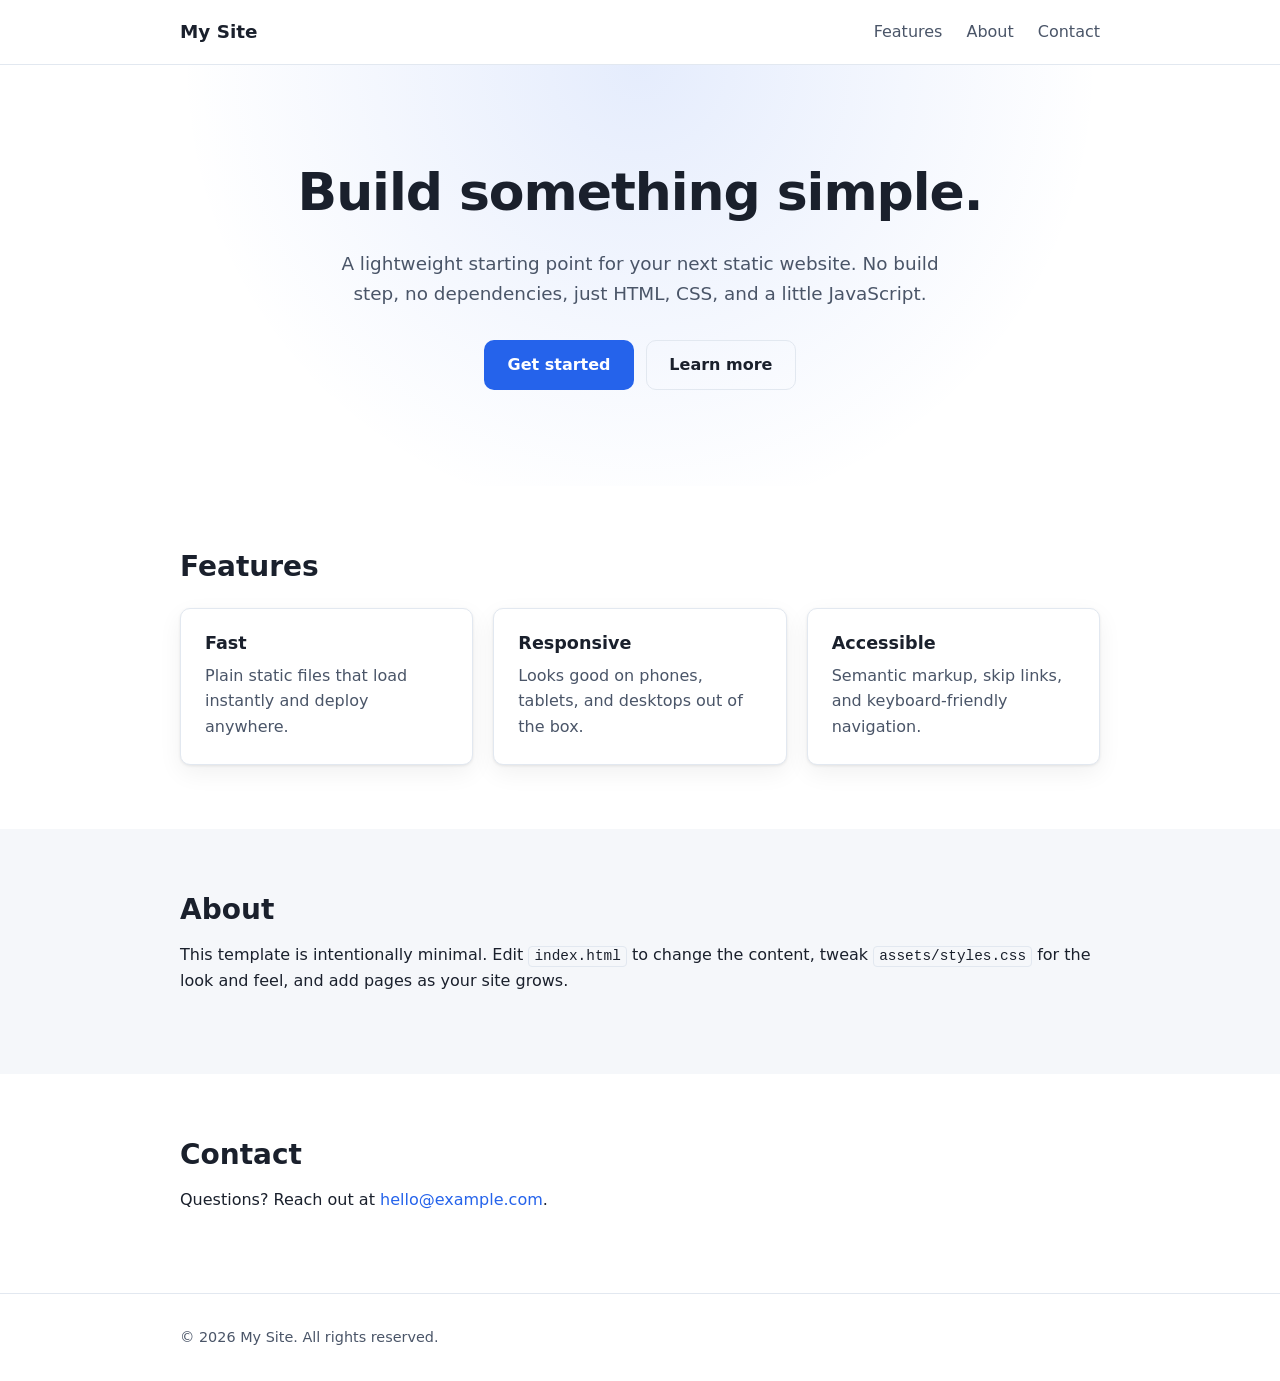
==== index.html @ b389edce "chore: automated update from opencode prompt" ====
<!DOCTYPE html>
<html lang="en">
  <head>
    <meta charset="utf-8" />
    <meta name="viewport" content="width=device-width, initial-scale=1" />
    <title>My Site</title>
    <meta
      name="description"
      content="A simple, fast, and responsive static website."
    />
    <link rel="stylesheet" href="assets/styles.css" />
    <link rel="icon" href="assets/favicon.svg" type="image/svg+xml" />
  </head>
  <body>
    <a class="skip-link" href="#main">Skip to content</a>

    <header class="site-header">
      <div class="container header-inner">
        <a class="brand" href="/">My Site</a>

        <button
          class="nav-toggle"
          type="button"
          aria-expanded="false"
          aria-controls="site-nav"
        >
          Menu
        </button>

        <nav id="site-nav" class="site-nav" aria-label="Main">
          <ul>
            <li><a href="#features">Features</a></li>
            <li><a href="#about">About</a></li>
            <li><a href="#contact">Contact</a></li>
          </ul>
        </nav>
      </div>
    </header>

    <main id="main">
      <section class="hero">
        <div class="container">
          <h1>Build something simple.</h1>
          <p class="lead">
            A lightweight starting point for your next static website. No build
            step, no dependencies, just HTML, CSS, and a little JavaScript.
          </p>
          <div class="hero-actions">
            <a class="button" href="#features">Get started</a>
            <a class="button button-ghost" href="#about">Learn more</a>
          </div>
        </div>
      </section>

      <section id="features" class="section">
        <div class="container">
          <h2>Features</h2>
          <div class="grid">
            <article class="card">
              <h3>Fast</h3>
              <p>Plain static files that load instantly and deploy anywhere.</p>
            </article>
            <article class="card">
              <h3>Responsive</h3>
              <p>Looks good on phones, tablets, and desktops out of the box.</p>
            </article>
            <article class="card">
              <h3>Accessible</h3>
              <p>Semantic markup, skip links, and keyboard-friendly navigation.</p>
            </article>
          </div>
        </div>
      </section>

      <section id="about" class="section section-alt">
        <div class="container">
          <h2>About</h2>
          <p>
            This template is intentionally minimal. Edit
            <code>index.html</code> to change the content, tweak
            <code>assets/styles.css</code> for the look and feel, and add pages
            as your site grows.
          </p>
        </div>
      </section>

      <section id="contact" class="section">
        <div class="container">
          <h2>Contact</h2>
          <p>
            Questions? Reach out at
            <a href="mailto:hello@example.com">hello@example.com</a>.
          </p>
        </div>
      </section>
    </main>

    <footer class="site-footer">
      <div class="container">
        <p>&copy; <span id="year"></span> My Site. All rights reserved.</p>
      </div>
    </footer>

    <script src="assets/main.js" defer></script>
  </body>
</html>
---- assets/styles.css ----
:root {
  --bg: #ffffff;
  --bg-alt: #f5f7fa;
  --text: #1a202c;
  --text-muted: #4a5568;
  --accent: #2563eb;
  --accent-hover: #1d4ed8;
  --border: #e2e8f0;
  --radius: 10px;
  --shadow: 0 1px 3px rgba(0, 0, 0, 0.08), 0 8px 24px rgba(0, 0, 0, 0.06);
  --max-width: 960px;
}

@media (prefers-color-scheme: dark) {
  :root {
    --bg: #0f172a;
    --bg-alt: #1e293b;
    --text: #e2e8f0;
    --text-muted: #94a3b8;
    --accent: #60a5fa;
    --accent-hover: #93c5fd;
    --border: #334155;
    --shadow: 0 1px 3px rgba(0, 0, 0, 0.4), 0 8px 24px rgba(0, 0, 0, 0.3);
  }
}

*,
*::before,
*::after {
  box-sizing: border-box;
}

html {
  scroll-behavior: smooth;
}

body {
  margin: 0;
  font-family: system-ui, -apple-system, "Segoe UI", Roboto, Helvetica, Arial,
    sans-serif;
  line-height: 1.6;
  color: var(--text);
  background: var(--bg);
}

img {
  max-width: 100%;
  height: auto;
}

a {
  color: var(--accent);
  text-decoration: none;
}

a:hover {
  text-decoration: underline;
}

h1,
h2,
h3 {
  line-height: 1.2;
  margin: 0 0 0.5em;
}

code {
  font-family: ui-monospace, SFMono-Regular, "SF Mono", Menlo, Consolas,
    monospace;
  font-size: 0.9em;
  background: var(--bg-alt);
  border: 1px solid var(--border);
  border-radius: 4px;
  padding: 0.1em 0.35em;
}

.container {
  width: 100%;
  max-width: var(--max-width);
  margin: 0 auto;
  padding: 0 1.25rem;
}

.skip-link {
  position: absolute;
  left: -9999px;
  top: 0;
  background: var(--accent);
  color: #fff;
  padding: 0.5rem 1rem;
  z-index: 100;
}

.skip-link:focus {
  left: 0;
}

/* Header */

.site-header {
  position: sticky;
  top: 0;
  z-index: 50;
  background: color-mix(in srgb, var(--bg) 90%, transparent);
  backdrop-filter: blur(8px);
  border-bottom: 1px solid var(--border);
}

.header-inner {
  display: flex;
  align-items: center;
  justify-content: space-between;
  min-height: 64px;
  gap: 1rem;
}

.brand {
  font-weight: 700;
  font-size: 1.15rem;
  color: var(--text);
}

.brand:hover {
  text-decoration: none;
}

.site-nav ul {
  display: flex;
  gap: 1.5rem;
  list-style: none;
  margin: 0;
  padding: 0;
}

.site-nav a {
  color: var(--text-muted);
  font-weight: 500;
}

.site-nav a:hover {
  color: var(--accent);
  text-decoration: none;
}

.nav-toggle {
  display: none;
  background: none;
  border: 1px solid var(--border);
  border-radius: 6px;
  color: var(--text);
  font: inherit;
  padding: 0.35rem 0.75rem;
  cursor: pointer;
}

/* Hero */

.hero {
  padding: 6rem 0;
  text-align: center;
  background: radial-gradient(
    circle at 50% 0%,
    color-mix(in srgb, var(--accent) 12%, transparent),
    transparent 60%
  );
}

.hero h1 {
  font-size: clamp(2rem, 5vw, 3.25rem);
  letter-spacing: -0.02em;
}

.lead {
  max-width: 620px;
  margin: 0 auto 2rem;
  font-size: 1.15rem;
  color: var(--text-muted);
}

.hero-actions {
  display: flex;
  flex-wrap: wrap;
  justify-content: center;
  gap: 0.75rem;
}

.button {
  display: inline-block;
  padding: 0.7rem 1.4rem;
  border-radius: var(--radius);
  background: var(--accent);
  color: #fff;
  font-weight: 600;
  border: 1px solid transparent;
}

.button:hover {
  background: var(--accent-hover);
  text-decoration: none;
}

.button-ghost {
  background: transparent;
  color: var(--text);
  border-color: var(--border);
}

.button-ghost:hover {
  background: var(--bg-alt);
  color: var(--text);
}

/* Sections */

.section {
  padding: 4rem 0;
}

.section-alt {
  background: var(--bg-alt);
}

.section h2 {
  font-size: 1.75rem;
}

.grid {
  display: grid;
  grid-template-columns: repeat(auto-fit, minmax(220px, 1fr));
  gap: 1.25rem;
  margin-top: 1.5rem;
}

.card {
  padding: 1.5rem;
  background: var(--bg);
  border: 1px solid var(--border);
  border-radius: var(--radius);
  box-shadow: var(--shadow);
}

.card h3 {
  font-size: 1.1rem;
}

.card p {
  margin: 0;
  color: var(--text-muted);
}

/* Footer */

.site-footer {
  padding: 2rem 0;
  border-top: 1px solid var(--border);
  color: var(--text-muted);
  font-size: 0.9rem;
}

.site-footer p {
  margin: 0;
}

/* Mobile nav */

@media (max-width: 640px) {
  .nav-toggle {
    display: inline-block;
  }

  .site-nav {
    display: none;
    position: absolute;
    top: 100%;
    left: 0;
    right: 0;
    background: var(--bg);
    border-bottom: 1px solid var(--border);
    padding: 0.75rem 1.25rem;
  }

  .site-nav.is-open {
    display: block;
  }

  .site-nav ul {
    flex-direction: column;
    gap: 0.75rem;
  }
}

@media (prefers-reduced-motion: reduce) {
  html {
    scroll-behavior: auto;
  }
}
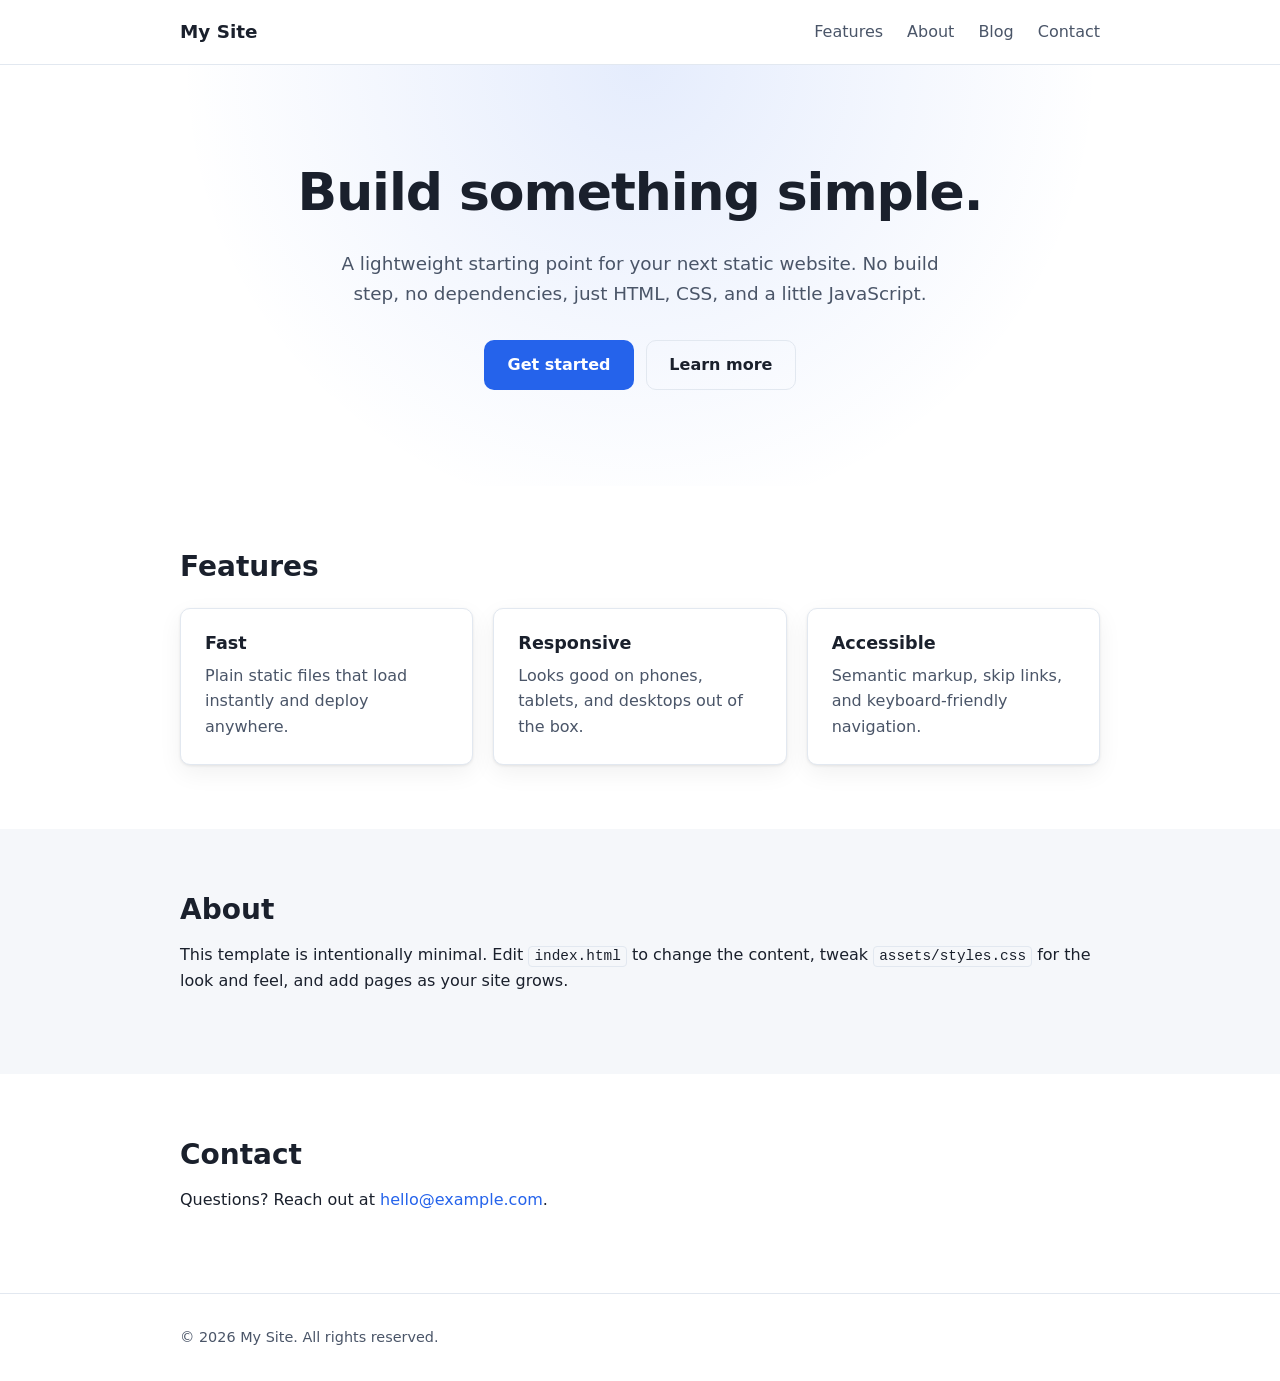
==== commit e21bb51b: "chore: automated update from opencode prompt" ====
--- a/index.html
+++ b/index.html
@@ -31,6 +31,7 @@
           <ul>
             <li><a href="#features">Features</a></li>
             <li><a href="#about">About</a></li>
+            <li><a href="blog.html">Blog</a></li>
             <li><a href="#contact">Contact</a></li>
           </ul>
         </nav>
--- a/assets/styles.css
+++ b/assets/styles.css
@@ -248,6 +248,60 @@
   color: var(--text-muted);
 }
 
+/* Blog */
+
+.hero-compact {
+  padding: 4rem 0;
+}
+
+.post-list {
+  display: grid;
+  gap: 1.25rem;
+  margin-top: 1.5rem;
+}
+
+.post {
+  padding: 1.5rem;
+  background: var(--bg);
+  border: 1px solid var(--border);
+  border-radius: var(--radius);
+  box-shadow: var(--shadow);
+}
+
+.post h3 {
+  font-size: 1.15rem;
+  margin-bottom: 0.25rem;
+}
+
+.post h3 a {
+  color: var(--text);
+}
+
+.post h3 a:hover {
+  color: var(--accent);
+  text-decoration: none;
+}
+
+.post p {
+  margin: 0 0 0.75rem;
+  color: var(--text-muted);
+}
+
+.post p:last-child {
+  margin-bottom: 0;
+}
+
+.post-meta {
+  margin: 0 0 0.75rem;
+  font-size: 0.85rem;
+  color: var(--text-muted);
+}
+
+.post-more {
+  margin-top: 2rem;
+  color: var(--text-muted);
+}
+
 /* Footer */
 
 .site-footer {
